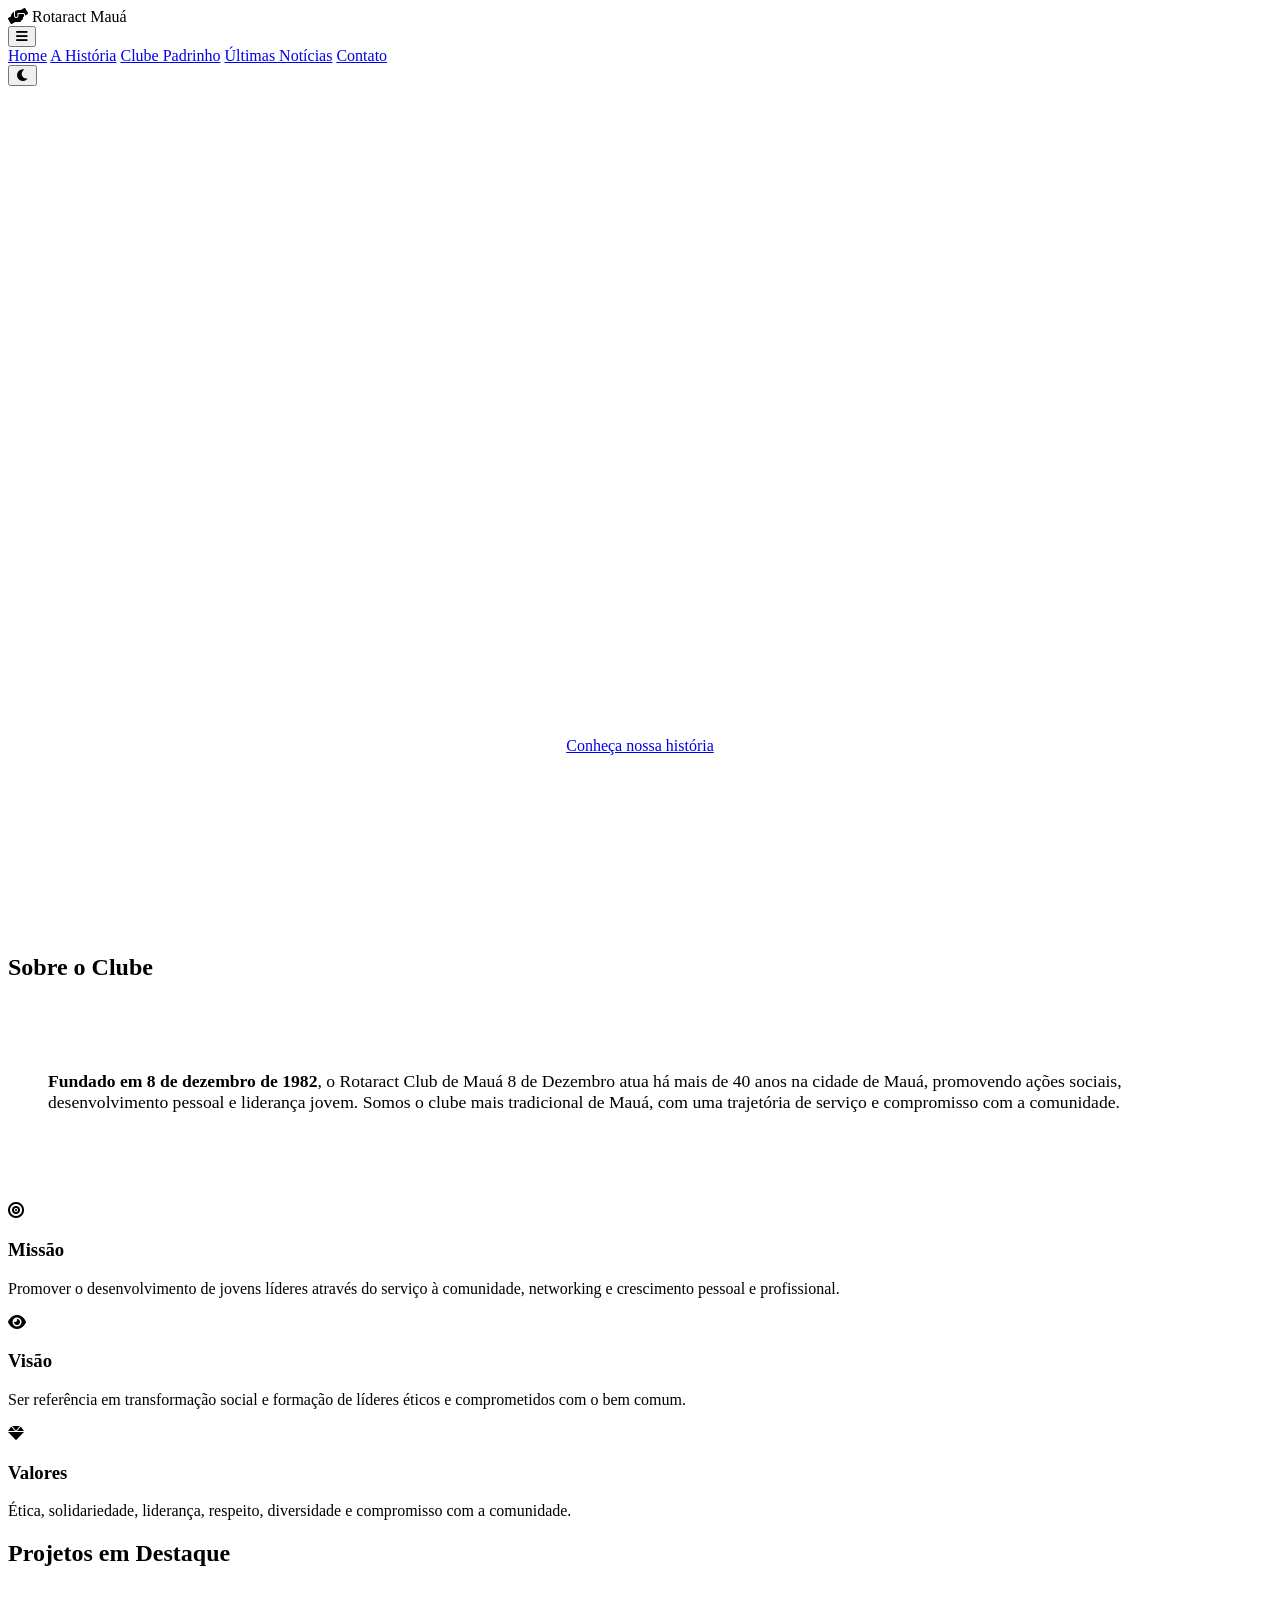
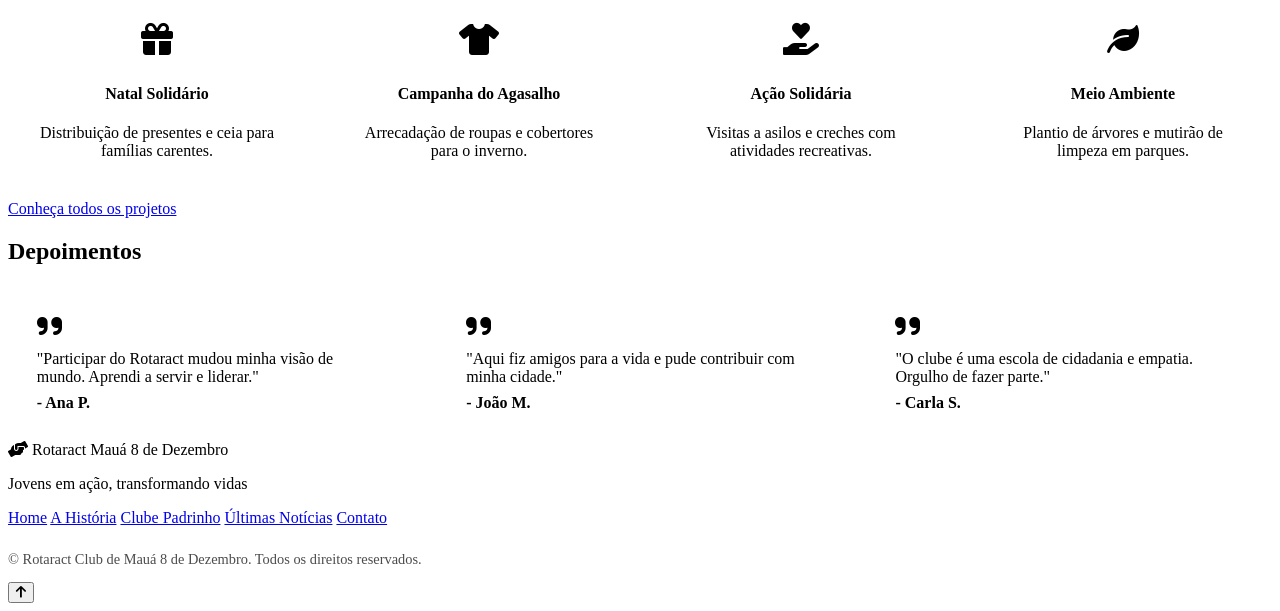
==== index.html @ 1cbc89d3 "Add files via upload" ====
<!DOCTYPE html>
<html lang="pt-BR">
<head>
  <meta charset="UTF-8" />
  <meta name="viewport" content="width=device-width, initial-scale=1.0" />
  <title>Rotaract Mauá 8 de Dezembro - Home</title>
  <meta name="description" content="Rotaract Club de Mauá 8 de Dezembro - Jovens em ação, transformando vidas desde 1982" />

  <!-- Google Fonts -->
  <link rel="preconnect" href="https://fonts.googleapis.com" />
  <link rel="preconnect" href="https://fonts.gstatic.com" crossorigin />
  <link href="https://fonts.googleapis.com/css2?family=Playfair+Display:ital,wght@0,400;0,700;1,700&family=Open+Sans:wght@300;400;600;700&display=swap" rel="stylesheet" />

  <!-- Font Awesome -->
  <link rel="stylesheet" href="https://cdnjs.cloudflare.com/ajax/libs/font-awesome/6.0.0-beta3/css/all.min.css" />

  <!-- CSS -->
  <link rel="stylesheet" href="css/style.css" />

  <style>
    /* Estilos específicos da Home */
    .hero {
      min-height: 80vh;
      display: flex;
      align-items: center;
      justify-content: center;
      text-align: center;
      position: relative;
      background: linear-gradient(135deg, var(--primary-dark), #1A1412);
      color: #fff;
      padding: 4rem 1.5rem;
      overflow: hidden;
    }

    .hero::before {
      content: '';
      position: absolute;
      inset: 0;
      background: url('https://images.unsplash.com/photo-1580587771525-78b9dba3b914?w=1200&q=80') center/cover no-repeat;
      opacity: 0.2;
      transform: scale(1.1);
    }

    .hero-content {
      position: relative;
      z-index: 2;
      max-width: 800px;
    }

    .hero h1 {
      font-family: var(--font-title);
      font-size: clamp(2.5rem, 8vw, 4.2rem);
      line-height: 1.1;
      margin-bottom: 0.5rem;
    }

    .hero h1 span {
      color: var(--secondary);
    }

    .hero .subtitle {
      font-size: 1.3rem;
      letter-spacing: 2px;
      opacity: 0.9;
      font-weight: 300;
      border-top: 2px solid var(--secondary);
      border-bottom: 2px solid var(--secondary);
      display: inline-block;
      padding: 0.4rem 1.5rem;
      margin: 0.8rem 0 1.8rem;
    }

    .hero-counters {
      display: flex;
      gap: 2.5rem;
      justify-content: center;
      margin-top: 2.5rem;
      flex-wrap: wrap;
    }

    .hero-counters .number {
      font-size: 2.8rem;
      font-weight: 700;
      color: var(--secondary);
    }

    .hero-counters .label {
      font-weight: 300;
      opacity: 0.8;
      font-size: 0.9rem;
    }

    .destaque-box {
      background: #fff;
      border-radius: 8px;
      padding: 2.5rem;
      box-shadow: 0 4px 20px var(--shadow);
      border-left: 6px solid var(--primary);
      margin: 2rem 0;
    }

    body.dark .destaque-box {
      background: #2a2422;
    }

    .projetos-destaque {
      display: grid;
      grid-template-columns: repeat(auto-fit, minmax(220px, 1fr));
      gap: 1.5rem;
      margin-top: 2rem;
    }

    .projeto-item {
      background: #fff;
      padding: 1.5rem;
      border-radius: 8px;
      text-align: center;
      box-shadow: 0 2px 10px var(--shadow);
      border-bottom: 4px solid var(--secondary);
    }

    body.dark .projeto-item {
      background: #2a2422;
    }

    .projeto-item i {
      font-size: 2rem;
      color: var(--primary);
      margin-bottom: 0.5rem;
    }

    body.dark .projeto-item i {
      color: var(--secondary);
    }

    body.dark .projeto-item h4 {
      color: var(--text-light);
    }

    body.dark .projeto-item p {
      color: #d0ccc8;
    }

    /* CORREÇÃO: Depoimentos da Home */
    .testimonial-card {
      background: #fff;
      padding: 1.8rem;
      border-radius: 8px;
      border-top: 4px solid var(--secondary);
      box-shadow: 0 2px 10px var(--shadow);
      transition: background 0.4s, color 0.4s;
    }

    .testimonial-card p {
      margin: 0.5rem 0;
      color: var(--text-dark);
    }

    .testimonial-card strong {
      color: var(--text-dark);
    }

    .testimonial-card i {
      color: var(--secondary);
      font-size: 1.8rem;
    }

    body.dark .testimonial-card {
      background: #2a2422 !important;
      color: var(--text-light) !important;
    }

    body.dark .testimonial-card p {
      color: #d0ccc8 !important;
    }

    body.dark .testimonial-card strong {
      color: var(--text-light) !important;
    }

    body.dark .testimonial-card i {
      color: var(--secondary) !important;
    }
  </style>
</head>
<body>

  <!-- ===== HEADER ===== -->
  <header>
    <div class="logo">
      <i class="fas fa-hands-helping"></i>
      Rotaract Mauá
    </div>
    <button class="menu-toggle" id="menuToggle" aria-label="Menu">
      <i class="fas fa-bars"></i>
    </button>
    <nav class="nav-links" id="navLinks">
      <a href="index.html" class="active">Home</a>
      <a href="historia.html">A História</a>
      <a href="padrinho.html">Clube Padrinho</a>
      <a href="noticias.html">Últimas Notícias</a>
      <a href="contato.html">Contato</a>
    </nav>
    <button class="theme-toggle" id="themeToggle" aria-label="Alternar tema">
      <i class="fas fa-moon"></i>
    </button>
  </header>

  <!-- ===== HERO ===== -->
  <section class="hero">
    <div class="hero-content">
      <h1>Rotaract Club de <span>Mauá</span> 8 de Dezembro</h1>
      <div class="subtitle">Jovens em ação, transformando vidas</div>
      <p style="font-size:1.1rem; max-width:600px; margin:0 auto; opacity:0.9;">
        Servindo à comunidade desde 1982 com projetos sociais, liderança e desenvolvimento pessoal.
      </p>
      <div class="hero-counters">
        <div>
          <div class="number" data-count="42">0</div>
          <div class="label">Anos de história</div>
        </div>
        <div>
          <div class="number" data-count="120">0</div>
          <div class="label">Projetos realizados</div>
        </div>
        <div>
          <div class="number" data-count="5000">0</div>
          <div class="label">Pessoas atendidas</div>
        </div>
      </div>
      <div style="margin-top: 2rem;">
        <a href="historia.html" class="btn">Conheça nossa história</a>
      </div>
    </div>
  </section>

  <!-- ===== SOBRE EM DESTAQUE ===== -->
  <section class="container fade-in">
    <h2 class="section-title">Sobre o Clube</h2>
    <div class="destaque-box">
      <p style="font-size:1.1rem;">
        <strong>Fundado em 8 de dezembro de 1982</strong>, o Rotaract Club de Mauá 8 de Dezembro atua há mais de 40 anos na cidade de Mauá, promovendo ações sociais, desenvolvimento pessoal e liderança jovem. Somos o clube mais tradicional de Mauá, com uma trajetória de serviço e compromisso com a comunidade.
      </p>
    </div>

    <div class="grid-3" style="margin-top: 2rem;">
      <div class="card">
        <i class="fas fa-bullseye"></i>
        <h3>Missão</h3>
        <p>Promover o desenvolvimento de jovens líderes através do serviço à comunidade, networking e crescimento pessoal e profissional.</p>
      </div>
      <div class="card">
        <i class="fas fa-eye"></i>
        <h3>Visão</h3>
        <p>Ser referência em transformação social e formação de líderes éticos e comprometidos com o bem comum.</p>
      </div>
      <div class="card">
        <i class="fas fa-gem"></i>
        <h3>Valores</h3>
        <p>Ética, solidariedade, liderança, respeito, diversidade e compromisso com a comunidade.</p>
      </div>
    </div>
  </section>

  <!-- ===== PROJETOS EM DESTAQUE ===== -->
  <section class="section-gray fade-in">
    <div class="container">
      <h2 class="section-title">Projetos em Destaque</h2>
      <div class="projetos-destaque">
        <div class="projeto-item">
          <i class="fas fa-gift"></i>
          <h4>Natal Solidário</h4>
          <p>Distribuição de presentes e ceia para famílias carentes.</p>
        </div>
        <div class="projeto-item">
          <i class="fas fa-tshirt"></i>
          <h4>Campanha do Agasalho</h4>
          <p>Arrecadação de roupas e cobertores para o inverno.</p>
        </div>
        <div class="projeto-item">
          <i class="fas fa-hand-holding-heart"></i>
          <h4>Ação Solidária</h4>
          <p>Visitas a asilos e creches com atividades recreativas.</p>
        </div>
        <div class="projeto-item">
          <i class="fas fa-leaf"></i>
          <h4>Meio Ambiente</h4>
          <p>Plantio de árvores e mutirão de limpeza em parques.</p>
        </div>
      </div>
      <div class="text-center mt-2">
        <a href="historia.html" class="btn btn-outline">Conheça todos os projetos</a>
      </div>
    </div>
  </section>

  <!-- ===== DEPOIMENTOS ===== -->
  <section class="container fade-in last-section">
    <h2 class="section-title">Depoimentos</h2>
    <div style="display: grid; grid-template-columns: repeat(auto-fit, minmax(250px, 1fr)); gap: 1.5rem;">
      <!-- Depoimento 1 -->
      <div class="testimonial-card" style="background:#fff; padding:1.8rem; border-radius:8px; border-top:4px solid var(--secondary); box-shadow:0 2px 10px var(--shadow); transition: background 0.4s;">
        <i class="fas fa-quote-right" style="color:var(--secondary); font-size:1.8rem;"></i>
        <p style="margin: 0.5rem 0;">"Participar do Rotaract mudou minha visão de mundo. Aprendi a servir e liderar."</p>
        <strong>- Ana P.</strong>
      </div>
      <!-- Depoimento 2 -->
      <div class="testimonial-card" style="background:#fff; padding:1.8rem; border-radius:8px; border-top:4px solid var(--secondary); box-shadow:0 2px 10px var(--shadow); transition: background 0.4s;">
        <i class="fas fa-quote-right" style="color:var(--secondary); font-size:1.8rem;"></i>
        <p style="margin: 0.5rem 0;">"Aqui fiz amigos para a vida e pude contribuir com minha cidade."</p>
        <strong>- João M.</strong>
      </div>
      <!-- Depoimento 3 -->
      <div class="testimonial-card" style="background:#fff; padding:1.8rem; border-radius:8px; border-top:4px solid var(--secondary); box-shadow:0 2px 10px var(--shadow); transition: background 0.4s;">
        <i class="fas fa-quote-right" style="color:var(--secondary); font-size:1.8rem;"></i>
        <p style="margin: 0.5rem 0;">"O clube é uma escola de cidadania e empatia. Orgulho de fazer parte."</p>
        <strong>- Carla S.</strong>
      </div>
    </div>
  </section>

  <!-- ===== FOOTER ===== -->
  <footer>
    <div class="container">
      <div class="logo-footer">
        <i class="fas fa-hands-helping"></i> Rotaract Mauá 8 de Dezembro
      </div>
      <p style="font-weight:300;">Jovens em ação, transformando vidas</p>
      <div class="footer-links">
        <a href="index.html">Home</a>
        <a href="historia.html">A História</a>
        <a href="padrinho.html">Clube Padrinho</a>
        <a href="noticias.html">Últimas Notícias</a>
        <a href="contato.html">Contato</a>
      </div>
      <p style="margin-top:1.5rem; font-size:0.9rem; opacity:0.7;">
        &copy; <span id="year"></span> Rotaract Club de Mauá 8 de Dezembro. Todos os direitos reservados.
      </p>
    </div>
  </footer>

  <button id="scrollTop" aria-label="Voltar ao topo">
    <i class="fas fa-arrow-up"></i>
  </button>

  <script src="js/main.js"></script>
  <script>
    // Contador animado específico da home
    (function() {
      const counters = document.querySelectorAll('.hero-counters .number');
      let animated = false;

      function animateCounters() {
        if (animated) return;
        animated = true;
        counters.forEach(function(c) {
          const target = parseInt(c.dataset.count, 10);
          const increment = target / 60;
          let current = 0;
          function update() {
            current += increment;
            if (current < target) {
              c.textContent = Math.floor(current);
              requestAnimationFrame(update);
            } else {
              c.textContent = target;
            }
          }
          update();
        });
      }

      const heroObs = new IntersectionObserver(function(entries) {
        if (entries[0].isIntersecting) {
          animateCounters();
        }
      }, { threshold: 0.3 });
      heroObs.observe(document.querySelector('.hero'));
    })();
  </script>

</body>
</html>
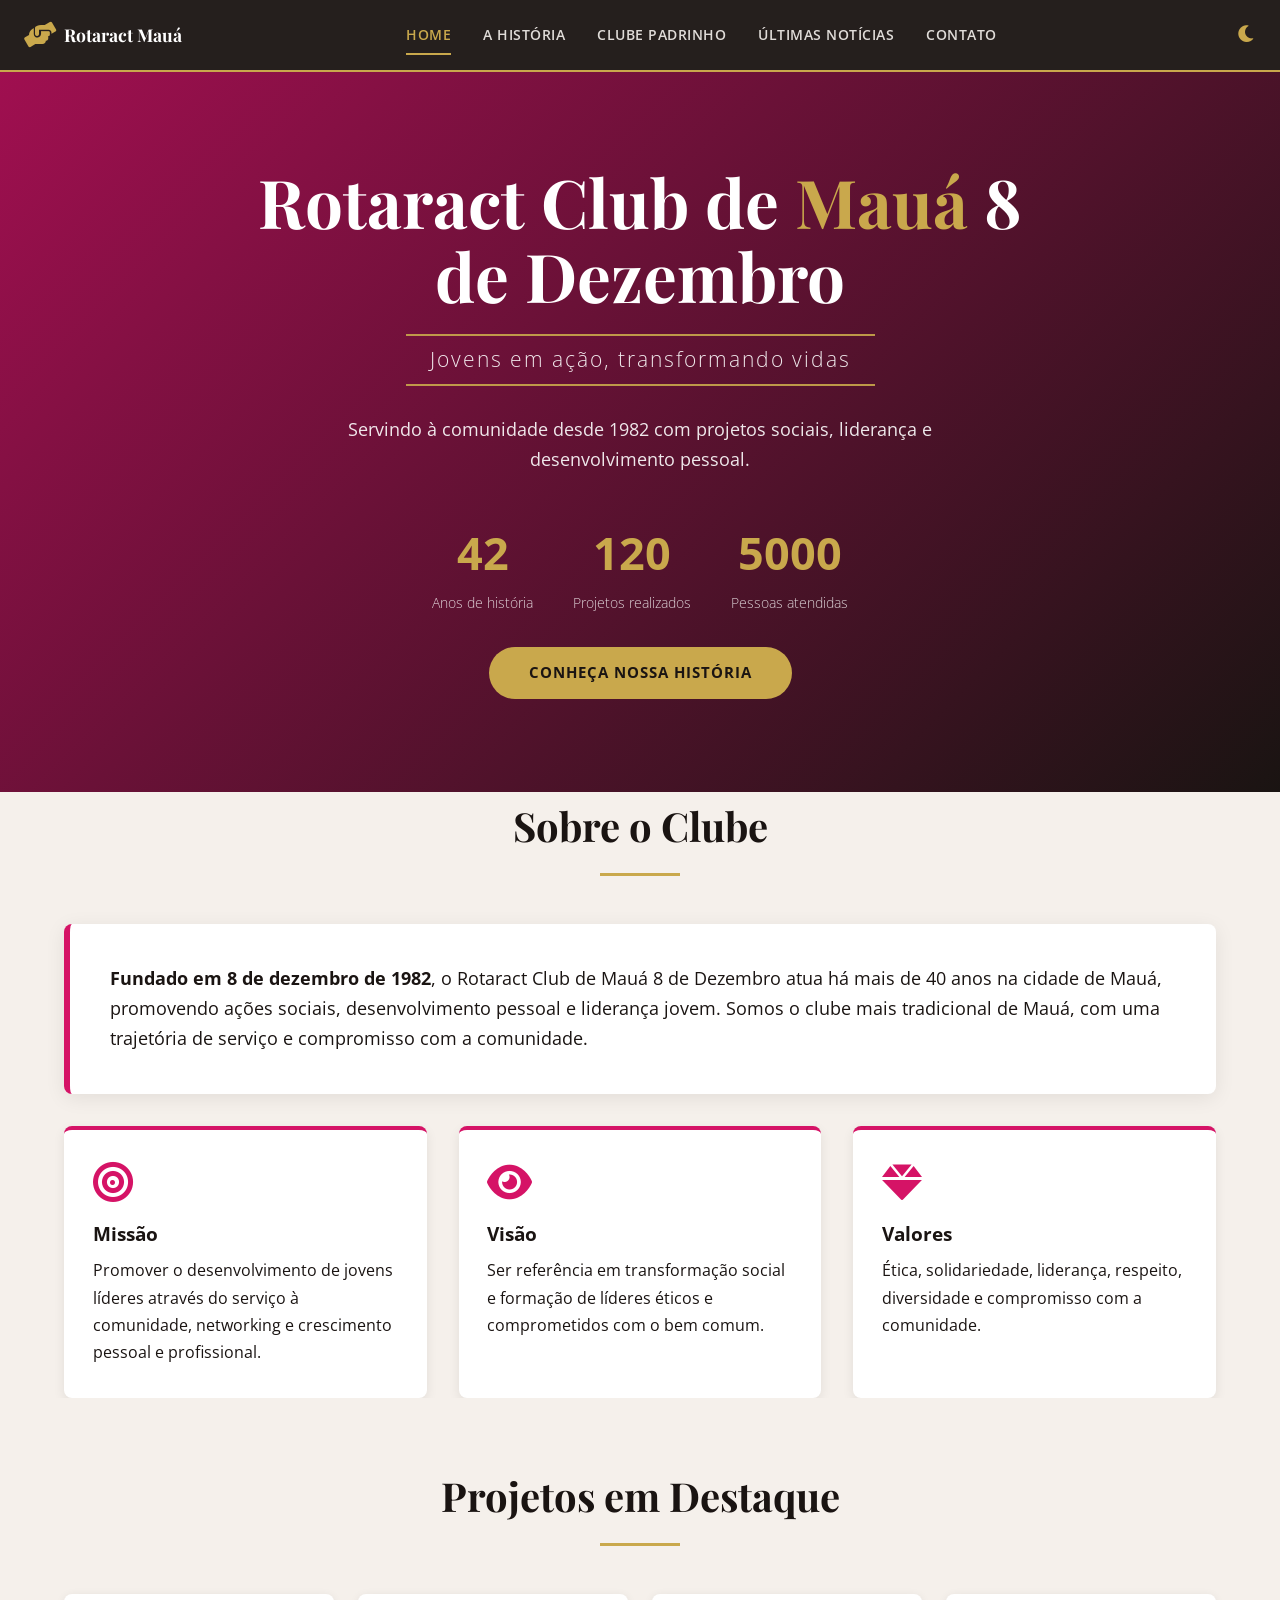
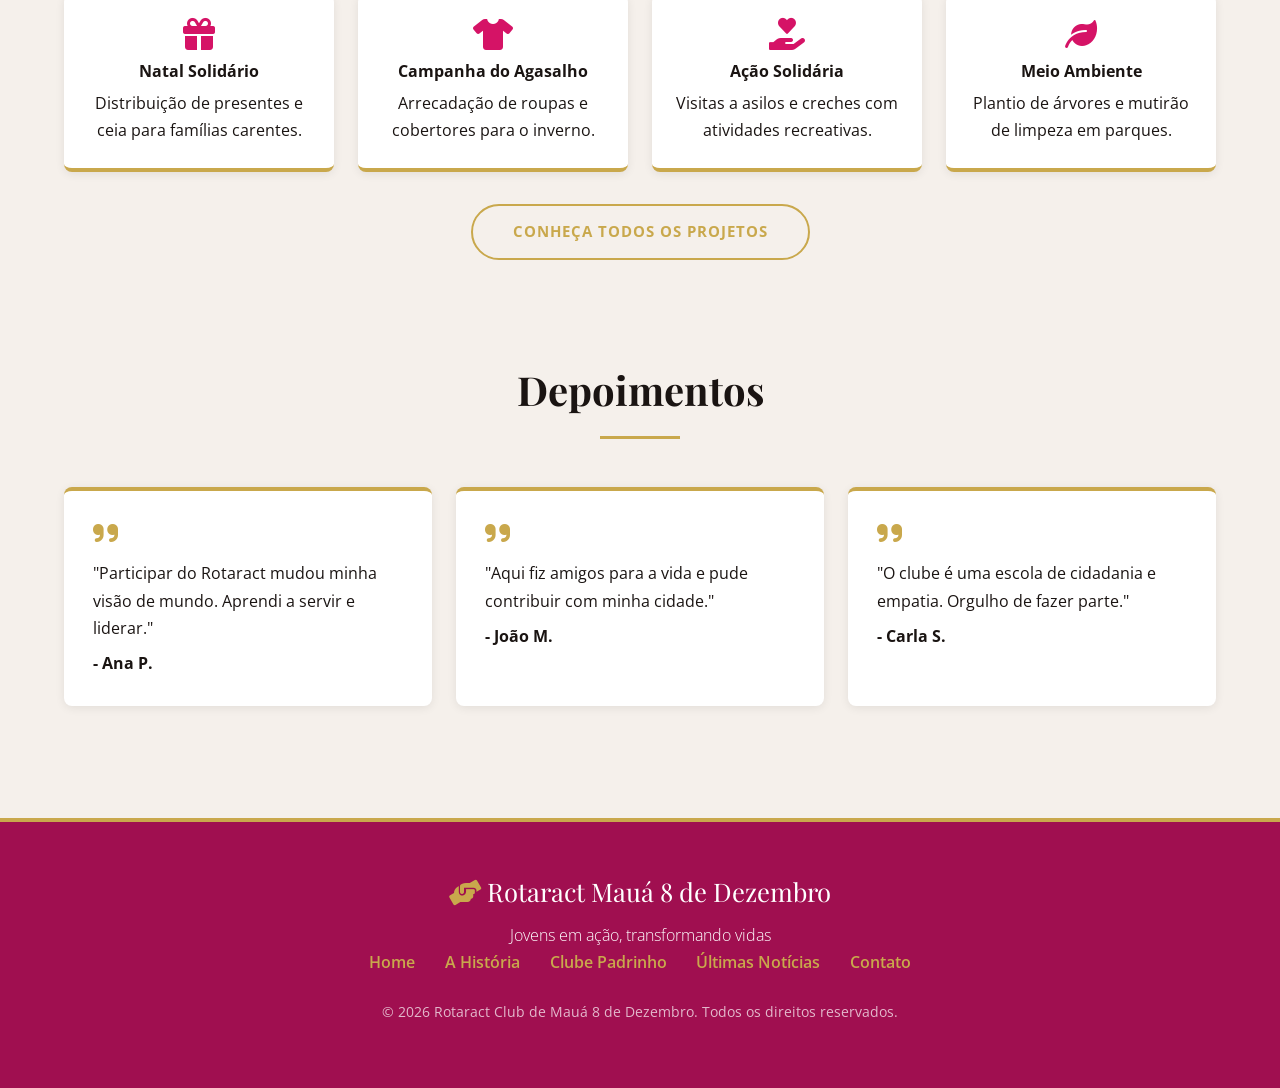
==== commit 7ff959e1: "Fix HTML encoding issues in index.html" ====
--- a/index.html
+++ b/index.html
@@ -36,7 +36,7 @@
       content: '';
       position: absolute;
       inset: 0;
-      background: url('https://images.unsplash.com/photo-1580587771525-78b9dba3b914?w=1200&q=80') center/cover no-repeat;
+      background: url('https://upload.wikimedia.org/wikipedia/commons/thumb/5/53/Esta%C3%A7%C3%A3o_Mau%C3%A1SP.jpg/960px-Esta%C3%A7%C3%A3o_Mau%C3%A1SP.jpg') center/cover no-repeat;
       opacity: 0.2;
       transform: scale(1.1);
     }
@@ -380,4 +380,4 @@
   </script>
 
 </body>
-</html>+</html>
--- a/css/style.css
+++ b/css/style.css
@@ -0,0 +1,686 @@
+/* ========================================
+   ROTARACT CLUB DE MAUÁ 8 DE DEZEMBRO
+   Estilo Institucional - Versão Corrigida
+   ======================================== */
+
+/* ---------- RESET & BASE ---------- */
+* {
+  margin: 0;
+  padding: 0;
+  box-sizing: border-box;
+}
+
+:root {
+  --primary: #d51366;
+  --primary-dark: #a00f50;
+  --secondary: #C9A84C;
+  --light-bg: #F5F0EB;
+  --dark-bg: #1A1412;
+  --text-light: #f0ece8;
+  --text-dark: #1A1412;
+  --shadow: rgba(0, 0, 0, 0.08);
+  --shadow-dark: rgba(0, 0, 0, 0.3);
+  --font-title: 'Playfair Display', serif;
+  --font-text: 'Open Sans', sans-serif;
+  --card-bg: #ffffff;
+  --input-bg: #ffffff;
+  --border-color: #cccccc;
+  --timeline-bg: #ffffff;
+  --destaque-bg: #ffffff;
+  --projeto-bg: #ffffff;
+  --testimonial-bg: #ffffff;
+}
+
+html {
+  scroll-behavior: smooth;
+}
+
+body {
+  font-family: var(--font-text);
+  background: var(--light-bg);
+  color: var(--text-dark);
+  line-height: 1.7;
+  transition: background 0.4s, color 0.4s;
+  padding-top: 72px;
+}
+
+/* ---------- MODO ESCURO ---------- */
+body.dark {
+  background: var(--dark-bg);
+  color: var(--text-light);
+}
+
+body.dark .card,
+body.dark .member-card,
+body.dark .project-card,
+body.dark .event-item,
+body.dark .testimonial-item,
+body.dark .timeline-item,
+body.dark .destaque-box,
+body.dark .projeto-item,
+body.dark .padrinho-card,
+body.dark .noticia-item,
+body.dark .contact-info,
+body.dark .contact-form input,
+body.dark .contact-form textarea,
+body.dark .galeria-conselhos .conselho-item,
+body.dark ul li[style*="background:#fff"],
+body.dark [style*="background:#fff"] {
+  background: #2a2422 !important;
+  color: var(--text-light) !important;
+}
+
+body.dark .contact-form input,
+body.dark .contact-form textarea {
+  border-color: #555;
+  color: var(--text-light);
+}
+
+body.dark .contact-form input::placeholder,
+body.dark .contact-form textarea::placeholder {
+  color: #999;
+}
+
+body.dark .card h3,
+body.dark .member-card h3,
+body.dark .project-card h3,
+body.dark .event-item strong,
+body.dark .testimonial-item strong,
+body.dark .timeline-item .desc strong,
+body.dark .noticia-item .conteudo h3,
+body.dark .padrinho-card h2,
+body.dark .padrinho-card h3,
+body.dark ul li strong,
+body.dark .projeto-item h4,
+body.dark .galeria-conselhos .conselho-item .nome {
+  color: var(--text-light) !important;
+}
+
+body.dark .card p,
+body.dark .member-card p,
+body.dark .project-card p,
+body.dark .event-item p,
+body.dark .testimonial-item p,
+body.dark .timeline-item .desc,
+body.dark .noticia-item .conteudo p,
+body.dark .projeto-item p,
+body.dark .padrinho-card p,
+body.dark ul li p,
+body.dark [style*="background:#fff"] p {
+  color: #d0ccc8 !important;
+}
+
+body.dark .timeline-item .ano {
+  color: var(--secondary);
+}
+
+body.dark .section-gray {
+  background: #1f1a18;
+}
+
+body.dark .hero-counters .label {
+  color: #d0ccc8;
+}
+
+body.dark .noticia-item .tag {
+  background: var(--secondary);
+  color: #1A1412;
+}
+
+body.dark .info-item span {
+  color: var(--text-light);
+}
+
+body.dark .social-icons a {
+  color: var(--secondary);
+}
+
+body.dark .social-icons a:hover {
+  color: #fff;
+}
+
+body.dark .card i,
+body.dark .project-card i,
+body.dark .projeto-item i,
+body.dark .testimonial-item i,
+body.dark [style*="background:#fff"] i,
+body.dark ul li .fa-check-circle {
+  color: var(--secondary) !important;
+}
+
+body.dark .project-card .status {
+  background: var(--secondary);
+  color: #1A1412;
+}
+
+body.dark .section-title,
+body.dark .page-title {
+  color: var(--text-light);
+}
+
+a {
+  text-decoration: none;
+  color: inherit;
+}
+
+img {
+  max-width: 100%;
+  display: block;
+}
+
+.container {
+  max-width: 1200px;
+  margin: 0 auto;
+  padding: 0 1.5rem;
+}
+
+/* ---------- HEADER ---------- */
+header {
+  position: fixed;
+  top: 0;
+  left: 0;
+  width: 100%;
+  z-index: 1000;
+  background: rgba(26, 20, 18, 0.95);
+  backdrop-filter: blur(6px);
+  padding: 0.4rem 1.5rem;
+  display: flex;
+  justify-content: space-between;
+  align-items: center;
+  border-bottom: 2px solid var(--secondary);
+  transition: background 0.3s;
+  height: 72px;
+}
+
+.logo {
+  font-family: var(--font-title);
+  font-size: 1.1rem;
+  font-weight: 700;
+  color: #fff;
+  display: flex;
+  align-items: center;
+  gap: 0.5rem;
+}
+
+.logo i {
+  color: var(--secondary);
+  font-size: 1.6rem;
+}
+
+.nav-links {
+  display: flex;
+  gap: 2rem;
+  font-weight: 600;
+  font-size: 0.85rem;
+  text-transform: uppercase;
+  letter-spacing: 0.5px;
+}
+
+.nav-links a {
+  color: #e0dcd8;
+  transition: color 0.3s;
+  position: relative;
+  padding: 0.4rem 0;
+}
+
+.nav-links a:hover,
+.nav-links a.active {
+  color: var(--secondary);
+}
+
+.nav-links a.active::after {
+  content: '';
+  position: absolute;
+  bottom: -2px;
+  left: 0;
+  width: 100%;
+  height: 2px;
+  background: var(--secondary);
+}
+
+.menu-toggle {
+  display: none;
+  font-size: 1.8rem;
+  color: #fff;
+  cursor: pointer;
+  background: none;
+  border: none;
+}
+
+.theme-toggle {
+  background: none;
+  border: none;
+  color: var(--secondary);
+  font-size: 1.2rem;
+  cursor: pointer;
+  margin-left: 1rem;
+}
+
+/* ---------- BOTÕES ---------- */
+.btn {
+  display: inline-block;
+  background: var(--secondary);
+  color: #1A1412;
+  padding: 0.8rem 2.5rem;
+  border-radius: 40px;
+  font-weight: 700;
+  transition: all 0.3s;
+  border: none;
+  cursor: pointer;
+  font-size: 0.95rem;
+  text-transform: uppercase;
+  letter-spacing: 1px;
+}
+
+.btn:hover {
+  background: #b8942a;
+  transform: scale(1.02);
+  box-shadow: 0 8px 25px rgba(201, 168, 76, 0.3);
+}
+
+.btn-outline {
+  background: transparent;
+  border: 2px solid var(--secondary);
+  color: var(--secondary);
+}
+
+.btn-outline:hover {
+  background: var(--secondary);
+  color: #1A1412;
+}
+
+.btn-primary {
+  background: var(--primary);
+  color: #fff;
+  border: none;
+}
+
+.btn-primary:hover {
+  background: var(--primary-dark);
+}
+
+/* ---------- TÍTULOS ---------- */
+.section-title {
+  font-family: var(--font-title);
+  font-size: 2.5rem;
+  text-align: center;
+  margin-bottom: 3rem;
+  position: relative;
+  color: var(--text-dark);
+}
+
+.section-title::after {
+  content: '';
+  display: block;
+  width: 80px;
+  height: 3px;
+  background: var(--secondary);
+  margin: 0.8rem auto 0;
+}
+
+.page-title {
+  font-family: var(--font-title);
+  font-size: 2.8rem;
+  text-align: center;
+  margin-bottom: 2rem;
+  color: var(--text-dark);
+}
+
+.page-title::after {
+  content: '';
+  display: block;
+  width: 80px;
+  height: 3px;
+  background: var(--secondary);
+  margin: 0.8rem auto 0;
+}
+
+/* ---------- CARDS ---------- */
+.card {
+  background: var(--card-bg);
+  padding: 2rem 1.8rem;
+  border-radius: 8px;
+  box-shadow: 0 4px 12px var(--shadow);
+  transition: transform 0.3s, box-shadow 0.3s;
+  border-top: 4px solid var(--primary);
+}
+
+.card:hover {
+  transform: translateY(-4px);
+  box-shadow: 0 10px 25px rgba(0, 0, 0, 0.1);
+}
+
+.card i {
+  color: var(--primary);
+  font-size: 2.5rem;
+  margin-bottom: 1rem;
+}
+
+.card h3 {
+  color: var(--text-dark);
+  margin-bottom: 0.5rem;
+}
+
+.card p {
+  color: var(--text-dark);
+}
+
+/* ---------- GRIDS ---------- */
+.grid-2 {
+  display: grid;
+  grid-template-columns: repeat(2, 1fr);
+  gap: 2rem;
+}
+
+.grid-3 {
+  display: grid;
+  grid-template-columns: repeat(3, 1fr);
+  gap: 2rem;
+}
+
+.grid-4 {
+  display: grid;
+  grid-template-columns: repeat(4, 1fr);
+  gap: 2rem;
+}
+
+/* ---------- SEÇÕES ---------- */
+section {
+  padding: 4rem 0;
+}
+
+.section-gray {
+  background: var(--light-bg);
+}
+
+/* ---------- FOOTER ---------- */
+footer {
+  background: var(--primary-dark);
+  color: #fff;
+  padding: 3rem 0 2rem;
+  text-align: center;
+  border-top: 4px solid var(--secondary);
+}
+
+footer .footer-links a {
+  color: var(--secondary);
+  margin: 0 0.8rem;
+  font-weight: 600;
+}
+
+footer .logo-footer {
+  font-family: var(--font-title);
+  font-size: 1.6rem;
+  color: #fff;
+  margin-bottom: 0.5rem;
+}
+
+footer .logo-footer i {
+  color: var(--secondary);
+}
+
+/* ---------- SCROLL TOP ---------- */
+#scrollTop {
+  position: fixed;
+  bottom: 2rem;
+  right: 2rem;
+  background: var(--secondary);
+  color: #1A1412;
+  border: none;
+  border-radius: 50%;
+  width: 48px;
+  height: 48px;
+  font-size: 1.4rem;
+  cursor: pointer;
+  box-shadow: 0 4px 14px rgba(0, 0, 0, 0.2);
+  opacity: 0;
+  transition: opacity 0.4s;
+  z-index: 999;
+}
+
+#scrollTop.visible {
+  opacity: 1;
+}
+
+/* ---------- RESPONSIVO ---------- */
+@media (max-width: 1024px) {
+  .grid-4 {
+    grid-template-columns: repeat(2, 1fr);
+  }
+}
+
+@media (max-width: 768px) {
+  .menu-toggle {
+    display: block;
+  }
+
+  .nav-links {
+    position: absolute;
+    top: 72px;
+    left: 0;
+    width: 100%;
+    background: rgba(26, 20, 18, 0.98);
+    flex-direction: column;
+    padding: 1.5rem 0;
+    gap: 1rem;
+    text-align: center;
+    transform: scaleY(0);
+    transform-origin: top;
+    transition: transform 0.3s ease;
+  }
+
+  .nav-links.open {
+    transform: scaleY(1);
+  }
+
+  .grid-2,
+  .grid-3 {
+    grid-template-columns: 1fr;
+  }
+
+  .grid-4 {
+    grid-template-columns: 1fr 1fr;
+  }
+
+  .page-title {
+    font-size: 2rem;
+  }
+
+  .section-title {
+    font-size: 2rem;
+  }
+}
+
+@media (max-width: 480px) {
+  .grid-4 {
+    grid-template-columns: 1fr;
+  }
+}
+
+/* ---------- ACESSIBILIDADE ---------- */
+.nav-links a:focus-visible,
+.btn:focus-visible,
+.theme-toggle:focus-visible {
+  outline: 2px solid var(--secondary);
+  outline-offset: 2px;
+}
+
+/* ---------- UTILITÁRIOS ---------- */
+.text-center {
+  text-align: center;
+}
+
+.mt-2 {
+  margin-top: 2rem;
+}
+
+.mb-2 {
+  margin-bottom: 2rem;
+}
+
+.fade-in {
+  opacity: 0;
+  transform: translateY(30px);
+  transition: opacity 0.8s ease, transform 0.8s ease;
+}
+
+.fade-in.visible {
+  opacity: 1;
+  transform: translateY(0);
+}
+/* ---------- ESPAÇAMENTO ANTES DO RODAPÉ ---------- */
+/* Garante espaçamento entre o conteúdo e o footer */
+section:last-of-type {
+  padding-bottom: 5rem;
+}
+
+/* Ou se preferir, adicione uma classe específica */
+.last-section {
+  padding-bottom: 5rem;
+}
+
+/* Espaçamento extra no container antes do footer */
+.container:last-of-type {
+  margin-bottom: 2rem;
+}
+/* ========================================
+   CORREÇÃO: SEÇÃO DE INFORMAÇÕES DO CONTATO
+   ======================================== */
+
+/* Garante que a seção de informações do contato fique consistente */
+.contact-info {
+  background: transparent;
+  padding: 0;
+}
+
+/* No modo escuro, mantém o fundo transparente ou consistente */
+body.dark .contact-info {
+  background: transparent !important;
+  color: var(--text-light) !important;
+}
+
+/* Os itens de informação devem ter fundo transparente */
+body.dark .contact-info .info-item {
+  background: transparent !important;
+}
+
+/* Cor dos ícones no modo escuro */
+body.dark .contact-info i {
+  color: var(--secondary) !important;
+}
+
+/* Cor dos textos no modo escuro */
+body.dark .contact-info span {
+  color: var(--text-light) !important;
+}
+
+/* Título "Informações" no modo escuro */
+body.dark .contact-info h3 {
+  color: var(--text-light) !important;
+}
+
+/* Título "Redes Sociais" no modo escuro */
+body.dark .contact-info h4 {
+  color: var(--text-light) !important;
+}
+
+/* Ícones das redes sociais no modo escuro */
+body.dark .social-icons a {
+  color: var(--secondary) !important;
+}
+
+body.dark .social-icons a:hover {
+  color: #fff !important;
+}
+/* ========================================
+   CORREÇÃO: DEPOIMENTOS DA HOME
+   ======================================== */
+
+/* Depoimentos da Home - modo claro */
+.testimonial-card {
+  background: #fff;
+  padding: 1.8rem;
+  border-radius: 8px;
+  border-top: 4px solid var(--secondary);
+  box-shadow: 0 2px 10px var(--shadow);
+  transition: background 0.4s, color 0.4s;
+}
+
+.testimonial-card p {
+  margin: 0.5rem 0;
+  color: var(--text-dark);
+}
+
+.testimonial-card strong {
+  color: var(--text-dark);
+}
+
+.testimonial-card i {
+  color: var(--secondary);
+  font-size: 1.8rem;
+}
+
+/* Depoimentos da Home - modo escuro */
+body.dark .testimonial-card {
+  background: #2a2422 !important;
+  color: var(--text-light) !important;
+}
+
+body.dark .testimonial-card p {
+  color: #d0ccc8 !important;
+}
+
+body.dark .testimonial-card strong {
+  color: var(--text-light) !important;
+}
+
+body.dark .testimonial-card i {
+  color: var(--secondary) !important;
+}
+/* ========================================
+   CORREÇÃO: PROJETOS EM DESTAQUE DA HOME
+   ======================================== */
+
+/* Projetos em Destaque - modo claro */
+.projeto-item {
+  background: #fff;
+  padding: 1.5rem;
+  border-radius: 8px;
+  text-align: center;
+  box-shadow: 0 2px 10px var(--shadow);
+  border-bottom: 4px solid var(--secondary);
+  transition: background 0.4s, color 0.4s;
+}
+
+.projeto-item i {
+  font-size: 2rem;
+  color: var(--primary);
+  margin-bottom: 0.5rem;
+}
+
+.projeto-item h4 {
+  color: var(--text-dark);
+  margin-bottom: 0.3rem;
+}
+
+.projeto-item p {
+  color: var(--text-dark);
+}
+
+/* Projetos em Destaque - modo escuro */
+body.dark .projeto-item {
+  background: #2a2422 !important;
+  color: var(--text-light) !important;
+}
+
+body.dark .projeto-item i {
+  color: var(--secondary) !important;
+}
+
+body.dark .projeto-item h4 {
+  color: var(--text-light) !important;
+}
+
+body.dark .projeto-item p {
+  color: #d0ccc8 !important;
+}
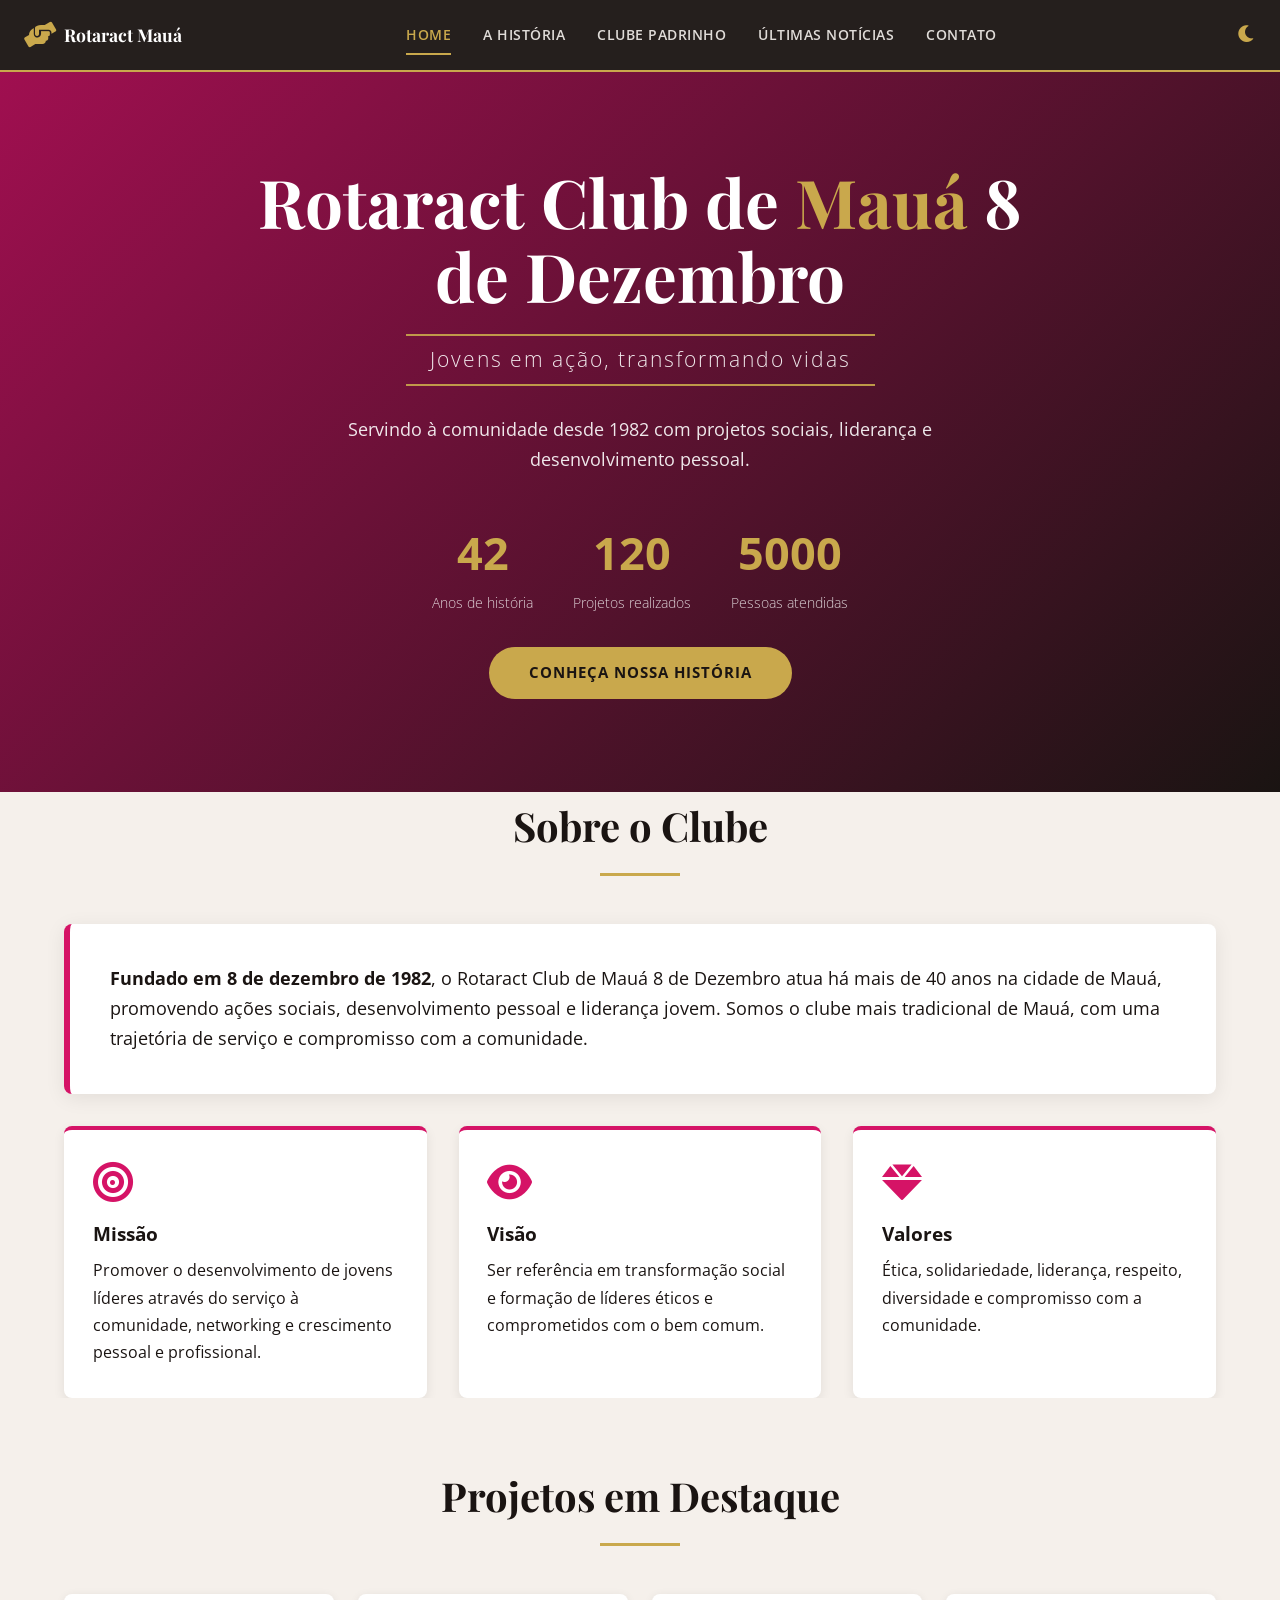
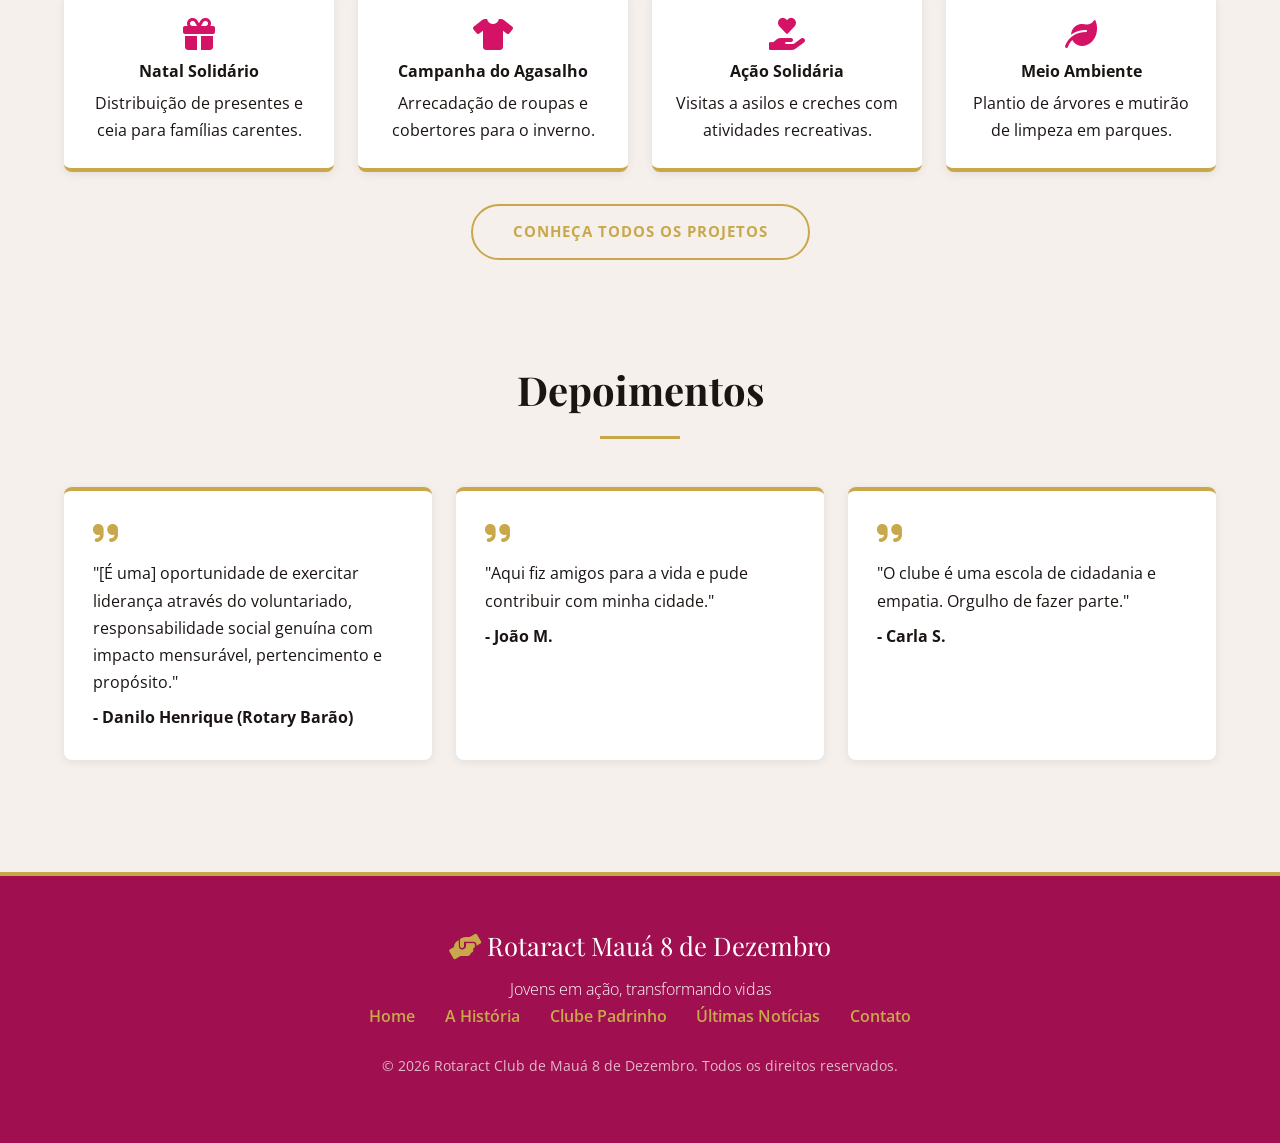
==== commit 15c5e0ca: "Fix HTML encoding issues in index.html" ====
--- a/index.html
+++ b/index.html
@@ -301,8 +301,8 @@
       <!-- Depoimento 1 -->
       <div class="testimonial-card" style="background:#fff; padding:1.8rem; border-radius:8px; border-top:4px solid var(--secondary); box-shadow:0 2px 10px var(--shadow); transition: background 0.4s;">
         <i class="fas fa-quote-right" style="color:var(--secondary); font-size:1.8rem;"></i>
-        <p style="margin: 0.5rem 0;">"Participar do Rotaract mudou minha visão de mundo. Aprendi a servir e liderar."</p>
-        <strong>- Ana P.</strong>
+        <p style="margin: 0.5rem 0;">"[É uma] oportunidade de exercitar liderança através do voluntariado, responsabilidade social genuína com impacto mensurável, pertencimento e propósito."</p>
+        <strong>- Danilo Henrique (Rotary Barão)</strong>
       </div>
       <!-- Depoimento 2 -->
       <div class="testimonial-card" style="background:#fff; padding:1.8rem; border-radius:8px; border-top:4px solid var(--secondary); box-shadow:0 2px 10px var(--shadow); transition: background 0.4s;">
